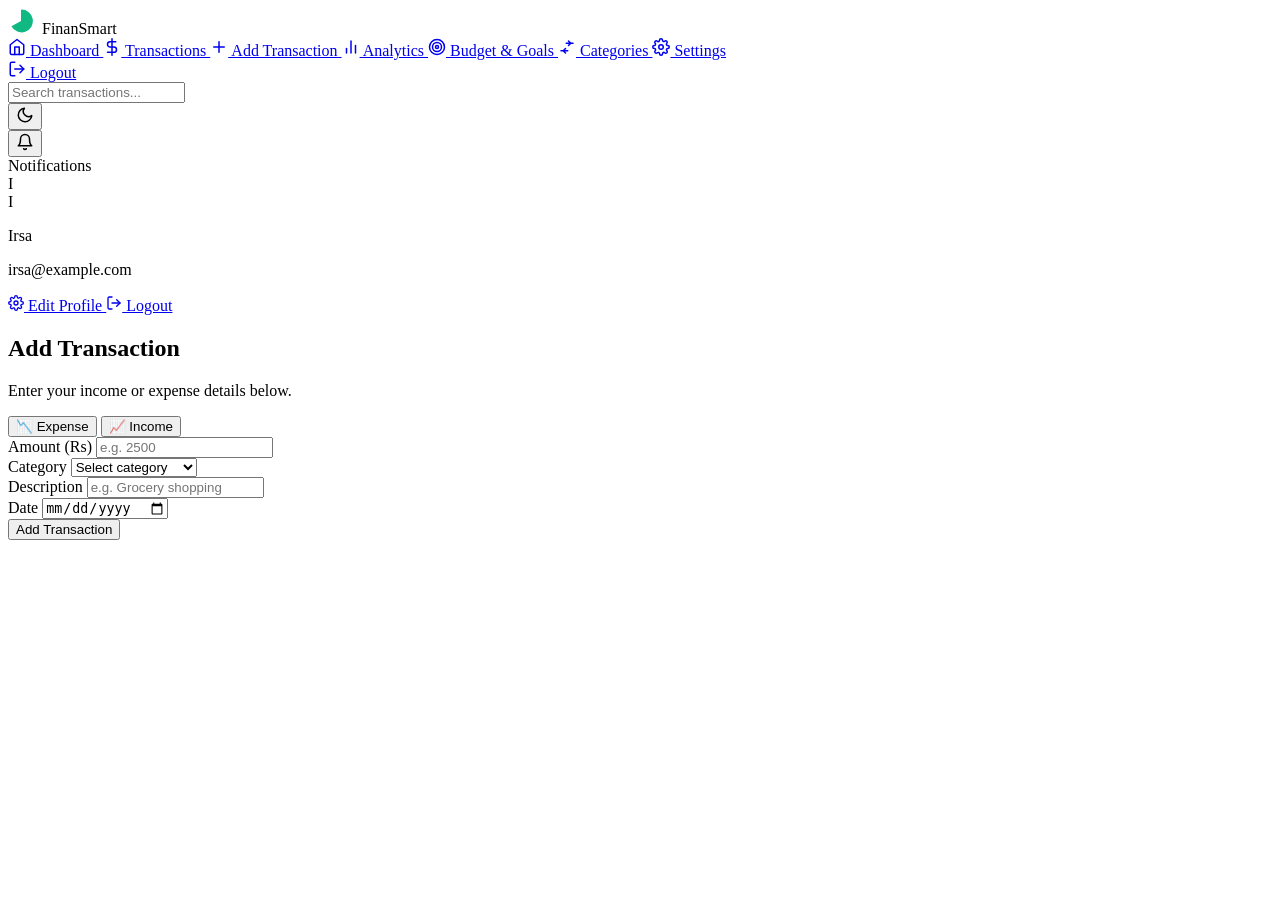
==== add-transaction.html @ 7ad2dcfb "FinanSmart - final project" ====
<!DOCTYPE html>
<html lang="en">
<head>
  <meta charset="UTF-8">
  <meta name="viewport" content="width=device-width, initial-scale=1.0">
  <title>FinanSmart - Add Transaction</title>
  <link rel="stylesheet" href="css/dashboard.css">
  <link rel="stylesheet" href="css/add-transaction.css">
</head>
<body>

  <div class="dashboard-container">

    <!-- Sidebar (same as dashboard) -->
    <aside class="sidebar">
      <div class="sidebar-logo"><svg class="logo-svg" width="26" height="26" viewBox="0 0 32 32" fill="none" style="margin-right:8px;"><path d="M16 2 A14 14 0 1 1 4.2 22.5 L16 16 Z" fill="#10B981"/></svg>Finan<span class="logo-highlight">Smart</span></div>
      <nav class="sidebar-nav">
  <a href="dashboard.html" class="nav-item">
    <svg width="18" height="18" viewBox="0 0 24 24" fill="none" stroke="currentColor" stroke-width="2" stroke-linecap="round" stroke-linejoin="round"><path d="M3 9l9-7 9 7v11a2 2 0 0 1-2 2H5a2 2 0 0 1-2-2z"/><polyline points="9 22 9 12 15 12 15 22"/></svg>
    Dashboard
  </a>
  <a href="transactions.html" class="nav-item">
    <svg width="18" height="18" viewBox="0 0 24 24" fill="none" stroke="currentColor" stroke-width="2" stroke-linecap="round" stroke-linejoin="round"><line x1="12" y1="1" x2="12" y2="23"/><path d="M17 5H9.5a3.5 3.5 0 0 0 0 7h5a3.5 3.5 0 0 1 0 7H6"/></svg>
    Transactions
  </a>
  <a href="add-transaction.html" class="nav-item active">
    <svg width="18" height="18" viewBox="0 0 24 24" fill="none" stroke="currentColor" stroke-width="2" stroke-linecap="round" stroke-linejoin="round"><line x1="12" y1="5" x2="12" y2="19"/><line x1="5" y1="12" x2="19" y2="12"/></svg>
    Add Transaction
  </a>
  <a href="analytics.html" class="nav-item">
    <svg width="18" height="18" viewBox="0 0 24 24" fill="none" stroke="currentColor" stroke-width="2" stroke-linecap="round" stroke-linejoin="round"><line x1="18" y1="20" x2="18" y2="10"/><line x1="12" y1="20" x2="12" y2="4"/><line x1="6" y1="20" x2="6" y2="14"/></svg>
    Analytics
  </a>
  <a href="budget-goals.html" class="nav-item">
    <svg width="18" height="18" viewBox="0 0 24 24" fill="none" stroke="currentColor" stroke-width="2" stroke-linecap="round" stroke-linejoin="round"><circle cx="12" cy="12" r="10"/><circle cx="12" cy="12" r="6"/><circle cx="12" cy="12" r="2"/></svg>
    Budget & Goals
  </a>
  <a href="categories.html" class="nav-item">
    <svg width="18" height="18" viewBox="0 0 24 24" fill="none" stroke="currentColor" stroke-width="2" stroke-linecap="round" stroke-linejoin="round"><path d="M20 7h-9m3-3l3 3-3 3M4 17h9m-3 3l-3-3 3-3"/></svg>
    Categories
  </a>
  <a href="settings.html" class="nav-item">
    <svg width="18" height="18" viewBox="0 0 24 24" fill="none" stroke="currentColor" stroke-width="2" stroke-linecap="round" stroke-linejoin="round"><circle cx="12" cy="12" r="3"/><path d="M19.4 15a1.65 1.65 0 0 0 .33 1.82l.06.06a2 2 0 1 1-2.83 2.83l-.06-.06a1.65 1.65 0 0 0-1.82-.33 1.65 1.65 0 0 0-1 1.51V21a2 2 0 0 1-4 0v-.09A1.65 1.65 0 0 0 9 19.4a1.65 1.65 0 0 0-1.82.33l-.06.06a2 2 0 1 1-2.83-2.83l.06-.06a1.65 1.65 0 0 0 .33-1.82 1.65 1.65 0 0 0-1.51-1H3a2 2 0 0 1 0-4h.09A1.65 1.65 0 0 0 4.6 9a1.65 1.65 0 0 0-.33-1.82l-.06-.06a2 2 0 1 1 2.83-2.83l.06.06a1.65 1.65 0 0 0 1.82.33H9a1.65 1.65 0 0 0 1-1.51V3a2 2 0 0 1 4 0v.09a1.65 1.65 0 0 0 1 1.51 1.65 1.65 0 0 0 1.82-.33l.06-.06a2 2 0 1 1 2.83 2.83l-.06.06a1.65 1.65 0 0 0-.33 1.82V9a1.65 1.65 0 0 0 1.51 1H21a2 2 0 0 1 0 4h-.09a1.65 1.65 0 0 0-1.51 1z"/></svg>
    Settings
  </a>
</nav>

<a href="index.html" class="logout">
  <svg width="18" height="18" viewBox="0 0 24 24" fill="none" stroke="currentColor" stroke-width="2" stroke-linecap="round" stroke-linejoin="round"><path d="M9 21H5a2 2 0 0 1-2-2V5a2 2 0 0 1 2-2h4"/><polyline points="16 17 21 12 16 7"/><line x1="21" y1="12" x2="9" y2="12"/></svg>
  Logout
</a>

      
    </aside>

    <!-- Main Content -->
    <main class="main-content">

      <header class="topbar">
        <button class="icon-btn mobile-menu-btn" id="mobileMenuBtn" style="display:none;">
  <svg width="20" height="20" viewBox="0 0 24 24" fill="none" stroke="currentColor" stroke-width="2" stroke-linecap="round" stroke-linejoin="round"><line x1="3" y1="12" x2="21" y2="12"/><line x1="3" y1="6" x2="21" y2="6"/><line x1="3" y1="18" x2="21" y2="18"/></svg>
</button>
        <input type="text" class="search-bar" placeholder="Search transactions...">
        <div class="topbar-actions">
  <button class="icon-btn" id="themeToggle">
  <svg id="themeIconMoon" width="18" height="18" viewBox="0 0 24 24" fill="none" stroke="currentColor" stroke-width="2" stroke-linecap="round" stroke-linejoin="round"><path d="M21 12.79A9 9 0 1 1 11.21 3 7 7 0 0 0 21 12.79z"/></svg>
</button>
  <div class="notif-wrapper">
    <button class="icon-btn" id="notifBell">
      <svg width="18" height="18" viewBox="0 0 24 24" fill="none" stroke="currentColor" stroke-width="2" stroke-linecap="round" stroke-linejoin="round"><path d="M18 8A6 6 0 0 0 6 8c0 7-3 9-3 9h18s-3-2-3-9"/><path d="M13.73 21a2 2 0 0 1-3.46 0"/></svg>
      <span class="notif-badge" id="notifBadge" style="display:none;">0</span>
    </button>
    <div class="notif-dropdown" id="notifDropdown">
      <div class="notif-header">Notifications</div>
      <div class="notif-list" id="notifList"></div>
    </div>
  </div>
 <div class="profile-wrapper">
  <div class="profile-avatar" id="profileTrigger">I</div>
  <div class="profile-dropdown" id="profileDropdown">
    <div class="profile-dropdown-header">
      <div class="profile-avatar-big-small">I</div>
      <div>
        <p class="profile-dd-name" id="ddName">Irsa</p>
        <p class="profile-dd-email" id="ddEmail">irsa@example.com</p>
      </div>
    </div>
    <a href="settings.html" class="profile-dd-link">
      <svg width="16" height="16" viewBox="0 0 24 24" fill="none" stroke="currentColor" stroke-width="2" stroke-linecap="round" stroke-linejoin="round"><circle cx="12" cy="12" r="3"/><path d="M19.4 15a1.65 1.65 0 0 0 .33 1.82l.06.06a2 2 0 1 1-2.83 2.83l-.06-.06a1.65 1.65 0 0 0-1.82-.33 1.65 1.65 0 0 0-1 1.51V21a2 2 0 0 1-4 0v-.09A1.65 1.65 0 0 0 9 19.4a1.65 1.65 0 0 0-1.82.33l-.06.06a2 2 0 1 1-2.83-2.83l.06-.06a1.65 1.65 0 0 0 .33-1.82 1.65 1.65 0 0 0-1.51-1H3a2 2 0 0 1 0-4h.09A1.65 1.65 0 0 0 4.6 9a1.65 1.65 0 0 0-.33-1.82l-.06-.06a2 2 0 1 1 2.83-2.83l.06.06a1.65 1.65 0 0 0 1.82.33H9a1.65 1.65 0 0 0 1-1.51V3a2 2 0 0 1 4 0v.09a1.65 1.65 0 0 0 1 1.51 1.65 1.65 0 0 0 1.82-.33l.06-.06a2 2 0 1 1 2.83 2.83l-.06.06a1.65 1.65 0 0 0-.33 1.82V9a1.65 1.65 0 0 0 1.51 1H21a2 2 0 0 1 0 4h-.09a1.65 1.65 0 0 0-1.51 1z"/></svg>
      Edit Profile
    </a>
    <a href="index.html" class="profile-dd-link logout-link">
      <svg width="16" height="16" viewBox="0 0 24 24" fill="none" stroke="currentColor" stroke-width="2" stroke-linecap="round" stroke-linejoin="round"><path d="M9 21H5a2 2 0 0 1-2-2V5a2 2 0 0 1 2-2h4"/><polyline points="16 17 21 12 16 7"/><line x1="21" y1="12" x2="9" y2="12"/></svg>
      Logout
    </a>
  </div>
</div>
      </header>

      <section class="content-area">
        <h1>Add Transaction</h1>
        <p>Enter your income or expense details below.</p>

        <div class="add-transaction-card">

          <!-- Type Toggle -->
          <div class="type-toggle">
            <button type="button" class="toggle-btn active" data-type="expense">📉 Expense</button>
            <button type="button" class="toggle-btn" data-type="income">📈 Income</button>
          </div>

          <form id="transactionForm">

            <div class="form-group">
              <label>Amount (Rs)</label>
              <input type="number" id="amount" placeholder="e.g. 2500" required>
            </div>

            <div class="form-group">
              <label>Category</label>
              <select id="category" required>
                <option value="">Select category</option>
                <option value="Food">🍔 Food</option>
                <option value="Shopping">🛒 Shopping</option>
                <option value="Bills">💡 Bills</option>
                <option value="Entertainment">🎬 Entertainment</option>
                <option value="Transport">🚗 Transport</option>
                <option value="Health">🏥 Health</option>
                <option value="Salary">💰 Salary</option>
                <option value="Other">🗂️ Other</option>
              </select>
            </div>

            <div class="form-group">
              <label>Description</label>
              <input type="text" id="description" placeholder="e.g. Grocery shopping" required>
            </div>

            <div class="form-group">
              <label>Date</label>
              <input type="date" id="date" required>
            </div>

            <button type="submit" class="btn-submit">Add Transaction</button>

          </form>

        </div>
      </section>

    </main>
  </div>

  <script src="js/add-transaction.js"></script>
</body>
</html>
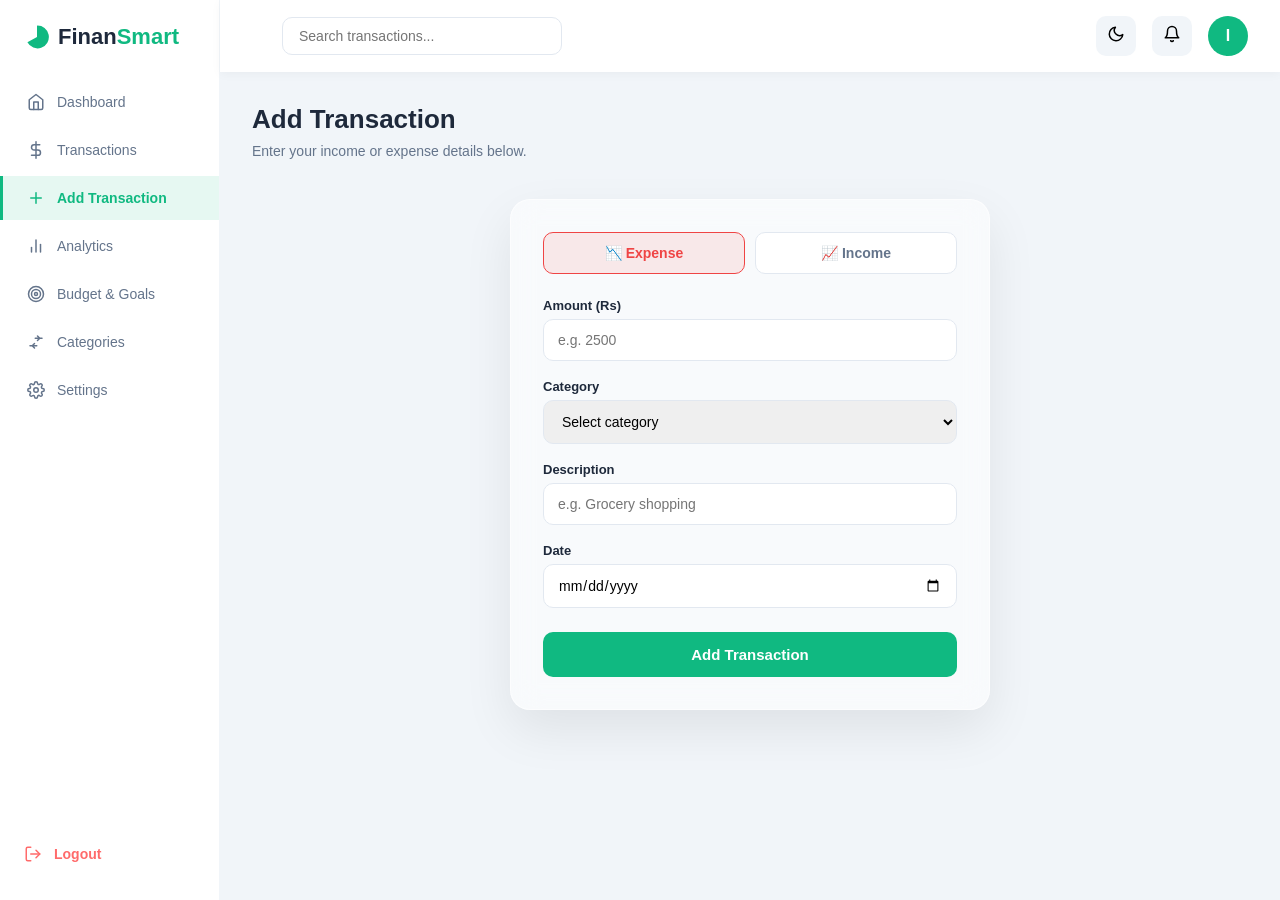
==== commit 6cd9f25b: "Update stylesheet and script paths to uppercase" ====
--- a/add-transaction.html
+++ b/add-transaction.html
@@ -4,8 +4,8 @@
   <meta charset="UTF-8">
   <meta name="viewport" content="width=device-width, initial-scale=1.0">
   <title>FinanSmart - Add Transaction</title>
-  <link rel="stylesheet" href="css/dashboard.css">
-  <link rel="stylesheet" href="css/add-transaction.css">
+  <link rel="stylesheet" href="CSS/dashboard.css">
+  <link rel="stylesheet" href="CSS/add-transaction.css">
 </head>
 <body>
 
@@ -151,6 +151,6 @@
     </main>
   </div>
 
-  <script src="js/add-transaction.js"></script>
+  <script src="JS/add-transaction.js"></script>
 </body>
-</html>+</html>
--- a/CSS/dashboard.css
+++ b/CSS/dashboard.css
@@ -0,0 +1,1479 @@
+ /* ===== Reset & Base ===== */
+* {
+  margin: 0;
+  padding: 0;
+  box-sizing: border-box;
+}
+
+body {
+  font-family: 'Segoe UI', sans-serif;
+  background: #F1F5F9;
+  color: #1E293B;
+}
+
+.dashboard-container {
+  display: flex;
+  min-height: 100vh;
+}
+
+/* ===== Dark Mode ===== */
+body.dark-mode {
+  background: #0F172A;
+  color: #E2E8F0;
+}
+
+body.dark-mode .topbar,
+body.dark-mode .stat-card,
+body.dark-mode .chart-card,
+body.dark-mode .transactions-card,
+body.dark-mode .budget-card {
+  background: #1E293B;
+  color: #E2E8F0;
+}
+
+body.dark-mode .budget-item {
+  background: #0F172A;
+  border-color: #334155;
+}
+
+body.dark-mode .stat-label,
+body.dark-mode .budget-sub,
+body.dark-mode .budget-range,
+body.dark-mode .transactions-table th {
+  color: #94A3B8;
+}
+
+body.dark-mode .stat-value,
+body.dark-mode .chart-card h3,
+body.dark-mode .transactions-header h3,
+body.dark-mode .budget-card h3,
+body.dark-mode .content-area h1,
+body.dark-mode .transactions-table td,
+body.dark-mode .budget-name,
+body.dark-mode .budget-amount {
+  color: #F1F5F9;
+}
+
+body.dark-mode .search-bar {
+  background: #0F172A;
+  border-color: #334155;
+  color: #E2E8F0;
+}
+
+body.dark-mode .icon-btn {
+  background: #334155;
+}
+body.dark-mode .cat-badge {
+  background: #334155;
+  color: #F1F5F9;
+}
+
+body.dark-mode .transactions-table tr:hover {
+  background: #0F172A;
+}
+
+body.dark-mode .budget-track {
+  background: #334155;
+}
+
+body.dark-mode .sidebar {
+  background: #1E293B;
+  border-right: 1px solid #334155;
+}
+
+body.dark-mode .nav-item {
+  color: #94A3B8;
+}
+
+body.dark-mode .nav-item:hover {
+  background: rgba(255, 255, 255, 0.05);
+  color: #fff;
+}
+
+body.dark-mode .sidebar-logo {
+  color: #fff;
+}
+/* ===== Sidebar ===== */
+.sidebar {
+  width: 220px;
+  background: #ffffff;
+  color: #1E293B;
+  display: flex;
+  flex-direction: column;
+  padding: 24px 0;
+  position: fixed;
+  height: 100vh;
+  border-right: 1px solid #F1F5F9;
+  overflow-y:auto;
+}
+
+.sidebar-logo {
+  font-size: 22px;
+  font-weight: 700;
+  padding: 0 24px 30px;
+}
+
+.sidebar-logo span {
+  color: #10B981;
+}
+
+.sidebar-nav {
+  display: flex;
+  flex-direction: column;
+  gap: 4px;
+  flex: 1;
+}
+
+.nav-item {
+  display: flex;
+  align-items: center;
+  gap: 12px;
+  color: #64748B;
+  text-decoration: none;
+  padding: 13px 24px;
+  font-size: 14px;
+  font-weight: 500;
+  transition: background 0.3s, color 0.3s, border-left 0.3s;
+  border-left: 3px solid transparent;
+}
+
+.nav-item svg {
+  flex-shrink: 0;
+}
+
+.nav-item:hover {
+  background: #F1F5F9;
+  color: #1E293B;
+}
+
+.nav-item.active {
+  background: rgba(16, 185, 129, 0.1);
+  color: #10B981;
+  border-left: 3px solid #10B981;
+  font-weight: 700;
+}
+
+.logout {
+  display: flex;
+  align-items: center;
+  gap: 12px;
+  color: #FF6B6B;
+  text-decoration: none;
+  padding: 13px 24px;
+  font-size: 14px;
+  font-weight: 600;
+  margin-top: auto;
+  transition: opacity 0.3s;
+}
+
+.logout:hover {
+  opacity: 0.7;
+}
+
+/* ===== Main Content ===== */
+.main-content {
+  margin-left: 220px;
+  flex: 1;
+  display: flex;
+  flex-direction: column;
+}
+
+/* ===== Top Navbar ===== */
+.topbar {
+  background: #fff;
+  padding: 16px 32px;
+  display: flex;
+  justify-content: space-between;
+  align-items: center;
+  box-shadow: 0 2px 10px rgba(0,0,0,0.04);
+  position: sticky;
+  top: 0;
+  z-index: 10;
+}
+
+.search-bar {
+  padding: 10px 16px;
+  border: 1.5px solid #E2E8F0;
+  border-radius: 10px;
+  font-size: 14px;
+  width: 280px;
+  margin-right: auto;
+  margin-left: 30px;
+  transition: border-color 0.3s;
+}
+
+.search-bar:focus {
+  outline: none;
+  border-color: #10B981;
+}
+
+.topbar-actions {
+  display: flex;
+  align-items: center;
+  gap: 16px;
+}
+
+.icon-btn {
+  background: #F1F5F9;
+  border: none;
+  width: 40px;
+  height: 40px;
+  border-radius: 10px;
+  cursor: pointer;
+  font-size: 16px;
+  transition: background 0.3s;
+}
+
+.icon-btn:hover {
+  background: #E2E8F0;
+}
+
+.profile-avatar {
+  width: 40px;
+  height: 40px;
+  border-radius: 50%;
+  background: #10B981;
+  color: #fff;
+  display: flex;
+  align-items: center;
+  justify-content: center;
+  font-weight: 700;
+  cursor: pointer;
+}
+
+/* ===== Content Area ===== */
+.content-area {
+  padding: 32px;
+}
+
+.content-area h1 {
+  font-size: 26px;
+  margin-bottom: 8px;
+}
+
+.content-area p {
+  color: #64748B;
+  font-size: 14px;
+}
+
+/* ===== Responsive ===== */
+@media (max-width: 768px) {
+  .sidebar {
+    width: 70px;
+    overflow: hidden;
+  }
+
+  .sidebar-logo {
+    font-size: 0;
+    padding: 0 20px 30px;
+  }
+
+  .sidebar-logo::after {
+    content: "F";
+    font-size: 22px;
+    font-weight: 700;
+  }
+
+  .nav-item {
+    font-size: 0;
+    padding: 13px 20px;
+  }
+
+  .logout {
+    font-size: 0;
+    padding: 13px 20px;
+  }
+
+  .main-content {
+    margin-left: 70px;
+  }
+
+  .search-bar {
+    width: 150px;
+  }
+
+  .topbar {
+    padding: 16px;
+  }
+}
+
+/* ===== Stats Grid ===== */
+.stats-grid {
+  display: grid;
+  grid-template-columns: repeat(4, 1fr);
+  gap: 20px;
+  margin-top: 28px;
+}
+
+.stat-card {
+  background: #fff;
+  border-radius: 16px;
+  padding: 22px;
+  display: flex;
+  align-items: center;
+  gap: 16px;
+  box-shadow: 0 4px 16px rgba(0,0,0,0.05);
+  transition: transform 0.3s, box-shadow 0.3s;
+  opacity: 0;
+  animation: fadeInUp 0.6s ease forwards;
+}
+
+.stat-card:nth-child(1) { animation-delay: 0.1s; }
+.stat-card:nth-child(2) { animation-delay: 0.2s; }
+.stat-card:nth-child(3) { animation-delay: 0.3s; }
+.stat-card:nth-child(4) { animation-delay: 0.4s; }
+
+.stat-card:hover {
+  transform: translateY(-6px);
+  box-shadow: 0 12px 28px rgba(0,0,0,0.1);
+}
+
+.stat-icon {
+  width: 52px;
+  height: 52px;
+  border-radius: 14px;
+  display: flex;
+  align-items: center;
+  justify-content: center;
+  font-size: 22px;
+  flex-shrink: 0;
+}
+
+.stat-icon.balance { background: rgba(99, 102, 241, 0.12); }
+.stat-icon.income { background: rgba(16, 185, 129, 0.12); }
+.stat-icon.expense { background: rgba(239, 68, 68, 0.12); }
+.stat-icon.savings { background: rgba(245, 158, 11, 0.12); }
+
+.stat-info {
+  display: flex;
+  flex-direction: column;
+  gap: 4px;
+}
+
+.stat-label {
+  font-size: 12px;
+  color: #64748B;
+  font-weight: 500;
+}
+
+.stat-value {
+  font-size: 20px;
+  font-weight: 700;
+  color: #1E293B;
+}
+
+.income-text { color: #10B981; }
+.expense-text { color: #EF4444; }
+.savings-text { color: #F59E0B; }
+
+/* ===== Fade In Animation ===== */
+@keyframes fadeInUp {
+  from {
+    opacity: 0;
+    transform: translateY(20px);
+  }
+  to {
+    opacity: 1;
+    transform: translateY(0);
+  }
+}
+
+/* ===== Responsive ===== */
+@media (max-width: 1024px) {
+  .stats-grid {
+    grid-template-columns: repeat(2, 1fr);
+  }
+}
+
+@media (max-width: 480px) {
+  .stats-grid {
+    grid-template-columns: 1fr;
+  }
+}
+/* ===== Charts Grid ===== */
+.charts-grid {
+  display: grid;
+  grid-template-columns: 1fr 1.4fr;
+  gap: 20px;
+  margin-top: 24px;
+}
+
+.chart-card {
+  background: #fff;
+  border-radius: 16px;
+  padding: 24px;
+  box-shadow: 0 4px 16px rgba(0,0,0,0.05);
+  opacity: 0;
+  animation: fadeInUp 0.6s ease forwards;
+  animation-delay: 0.3s;
+}
+
+.chart-card h3 {
+  font-size: 16px;
+  font-weight: 700;
+  color: #1E293B;
+  margin-bottom: 16px;
+}
+
+.chart-card canvas {
+  max-height: 280px;
+}
+
+/* ===== Responsive ===== */
+@media (max-width: 1024px) {
+  .charts-grid {
+    grid-template-columns: 1fr;
+  }
+}
+
+/* ===== Transactions Card ===== */
+.transactions-card {
+  background: #fff;
+  border-radius: 16px;
+  padding: 24px;
+  margin-top: 20px;
+  box-shadow: 0 4px 16px rgba(0,0,0,0.05);
+  opacity: 0;
+  animation: fadeInUp 0.6s ease forwards;
+  animation-delay: 0.4s;
+}
+
+.transactions-header {
+  display: flex;
+  justify-content: space-between;
+  align-items: center;
+  margin-bottom: 18px;
+}
+
+.transactions-header h3 {
+  font-size: 16px;
+  font-weight: 700;
+  color: #1E293B;
+}
+
+.view-all {
+  color: #10B981;
+  text-decoration: none;
+  font-size: 13px;
+  font-weight: 600;
+}
+
+.view-all:hover {
+  text-decoration: underline;
+}
+
+/* ===== Table ===== */
+.transactions-table {
+  width: 100%;
+  border-collapse: collapse;
+}
+
+.transactions-table th {
+  text-align: left;
+  padding: 12px 10px;
+  font-size: 12px;
+  color: #94A3B8;
+  font-weight: 600;
+  text-transform: uppercase;
+  border-bottom: 1.5px solid #F1F5F9;
+}
+
+.transactions-table td {
+  padding: 14px 10px;
+  font-size: 14px;
+  color: #1E293B;
+  border-bottom: 1px solid #F1F5F9;
+}
+
+.transactions-table tr:last-child td {
+  border-bottom: none;
+}
+
+.transactions-table tr:hover {
+  background: #F9FAFB;
+}
+
+/* ===== Category Badges ===== */
+.cat-badge {
+  display: inline-flex;
+  align-items: center;
+  gap: 6px;
+  padding: 5px 12px;
+  border-radius: 20px;
+  font-size: 12px;
+  font-weight: 600;
+  background: #F1F5F9;
+}
+
+/* ===== Type Badges ===== */
+.type-badge {
+  padding: 5px 14px;
+  border-radius: 20px;
+  font-size: 12px;
+  font-weight: 700;
+}
+
+.type-badge.income {
+  background: rgba(16, 185, 129, 0.12);
+  color: #10B981;
+}
+
+.type-badge.expense {
+  background: rgba(239, 68, 68, 0.12);
+  color: #EF4444;
+}
+
+/* ===== Responsive ===== */
+@media (max-width: 768px) {
+  .transactions-table {
+    display: block;
+    overflow-x: auto;
+    white-space: nowrap;
+  }
+}
+
+/* ===== Budget Grid & Cards ===== */
+.budget-grid {
+  display: grid;
+  grid-template-columns: 1fr 1fr;
+  gap: 16px;
+  max-width: 90%;
+}
+
+.budget-item {
+  background: #F9FAFB;
+  border: 1px solid #F1F5F9;
+  border-radius: 12px;
+  padding: 12px;
+}
+
+.budget-top {
+  display: flex;
+  justify-content: space-between;
+  align-items: center;
+  margin-bottom: 14px;
+}
+
+.budget-icon-name {
+  display: flex;
+  align-items: center;
+  gap: 10px;
+}
+
+.budget-icon {
+  width: 38px;
+  height: 38px;
+  background: #fff;
+  border-radius: 10px;
+  display: flex;
+  align-items: center;
+  justify-content: center;
+  font-size: 18px;
+  box-shadow: 0 2px 6px rgba(0,0,0,0.06);
+}
+
+.budget-name {
+  font-size: 14px;
+  font-weight: 700;
+  color: #1E293B;
+}
+
+.budget-sub {
+  font-size: 11px;
+  color: #94A3B8;
+  margin-top: 1px;
+}
+
+.budget-amount {
+  font-size: 15px;
+  font-weight: 700;
+  color: #1E293B;
+}
+
+/* ===== Thick Progress Bar ===== */
+.budget-track {
+  height: 10px;
+  background: #E2E8F0;
+  border-radius: 8px;
+  overflow: hidden;
+}
+
+.budget-fill {
+  height: 100%;
+  border-radius: 10px;
+  transition: width 1.2s ease;
+}
+
+.budget-range {
+  display: flex;
+  justify-content: space-between;
+  font-size: 11px;
+  color: #94A3B8;
+  margin-top: 6px;
+}
+
+/* ===== Responsive ===== */
+@media (max-width: 640px) {
+  .budget-grid {
+    grid-template-columns: 1fr;
+  }
+}
+
+/* ===== Filter Bar ===== */
+.filter-bar {
+  display: flex;
+  gap: 12px;
+  margin: 20px 0;
+}
+
+.filter-bar select {
+  padding: 10px 14px;
+  border: 1.5px solid #E2E8F0;
+  border-radius: 10px;
+  font-size: 13px;
+  font-family: inherit;
+  background: #fff;
+  cursor: pointer;
+}
+
+.delete-btn {
+  background: none;
+  border: none;
+  cursor: pointer;
+  font-size: 15px;
+  opacity: 0.6;
+  transition: opacity 0.3s;
+}
+
+.delete-btn:hover {
+  opacity: 1;
+}
+
+body.dark-mode .filter-bar select {
+  background: #1E293B;
+  border-color: #334155;
+  color: #E2E8F0;
+}
+
+/* ===== Goals Section ===== */
+.goals-header {
+  display: flex;
+  justify-content: space-between;
+  align-items: center;
+  margin-bottom: 20px;
+}
+
+.btn-add-goal {
+  background: #10B981;
+  color: #fff;
+  border: none;
+  padding: 8px 16px;
+  border-radius: 8px;
+  font-size: 13px;
+  font-weight: 600;
+  cursor: pointer;
+  transition: transform 0.3s;
+}
+
+#saveGoalBtn {
+  background: #10B981;
+  color: #fff;
+  border: none;
+  padding: 10px 18px;
+  border-radius: 8px;
+  font-size: 13px;
+  font-weight: 700;
+  cursor: pointer;
+  transition: transform 0.3s, box-shadow 0.3s;
+  grid-column: span 1;
+}
+
+#saveGoalBtn:hover {
+  transform: translateY(-2px);
+  box-shadow: 0 8px 20px rgba(16, 185, 129, 0.3);
+}
+
+.btn-add-goal:hover {
+  transform: translateY(-2px);
+}
+
+.goal-form {
+  display: grid;
+  grid-template-columns: 1fr 1fr 1fr auto;
+  gap: 10px;
+  margin-bottom: 20px;
+  padding: 16px;
+  background: #F9FAFB;
+  border-radius: 12px;
+}
+
+.goal-form input {
+  padding: 10px 12px;
+  border: 1.5px solid #E2E8F0;
+  border-radius: 8px;
+  font-size: 13px;
+  font-family: inherit;
+}
+.goal-form input:focus {
+  outline: none;
+  border-color: #10B981;
+  box-shadow: 0 0 0 3px rgba(16, 185, 129, 0.1);
+}
+
+.goals-grid {
+  display: grid;
+  grid-template-columns: 1fr 1fr;
+  gap: 16px;
+}
+
+.goal-item {
+  background: #F9FAFB;
+  border: 1px solid #F1F5F9;
+  border-radius: 14px;
+  padding: 18px;
+}
+
+.goal-top {
+  display: flex;
+  justify-content: space-between;
+  align-items: center;
+  margin-bottom: 12px;
+}
+
+.goal-name {
+  font-size: 14px;
+  font-weight: 700;
+  color: #1E293B;
+}
+
+.goal-percent {
+  font-size: 13px;
+  font-weight: 700;
+  color: #10B981;
+}
+
+.goal-amounts {
+  display: flex;
+  justify-content: space-between;
+  font-size: 12px;
+  color: #64748B;
+  margin-top: 6px;
+}
+
+@media (max-width: 640px) {
+  .goals-grid { grid-template-columns: 1fr; }
+  .goal-form { grid-template-columns: 1fr; }
+}
+
+body.dark-mode .goal-form,
+body.dark-mode .goal-item {
+  background: #0F172A;
+  border-color: #334155;
+}
+
+body.dark-mode .goal-form input {
+  background: #1E293B;
+  border-color: #334155;
+  color: #E2E8F0;
+}
+
+body.dark-mode .goal-name {
+  color: #F1F5F9;
+}
+
+/* ===== Categories Grid ===== */
+.categories-grid {
+  display: grid;
+  grid-template-columns: repeat(4, 1fr);
+  gap: 16px;
+  margin-top: 24px;
+}
+
+.category-card {
+  background: #fff;
+  border-radius: 16px;
+  padding: 22px;
+  text-align: center;
+  box-shadow: 0 4px 16px rgba(0,0,0,0.05);
+  transition: transform 0.3s, box-shadow 0.3s;
+}
+
+.category-card:hover {
+  transform: translateY(-6px);
+  box-shadow: 0 12px 28px rgba(0,0,0,0.1);
+}
+
+.category-card .cat-emoji {
+  width: 54px;
+  height: 54px;
+  background: #F1F5F9;
+  border-radius: 14px;
+  display: flex;
+  align-items: center;
+  justify-content: center;
+  font-size: 24px;
+  margin: 0 auto 12px;
+}
+
+.category-card .cat-name {
+  font-size: 14px;
+  font-weight: 700;
+  color: #1E293B;
+  margin-bottom: 4px;
+}
+
+.category-card .cat-total {
+  font-size: 16px;
+  font-weight: 800;
+  color: #EF4444;
+}
+
+.category-card .cat-count {
+  font-size: 11px;
+  color: #94A3B8;
+  margin-top: 4px;
+}
+
+@media (max-width: 1024px) {
+  .categories-grid { grid-template-columns: repeat(2, 1fr); }
+}
+
+@media (max-width: 480px) {
+  .categories-grid { grid-template-columns: 1fr; }
+}
+
+body.dark-mode .category-card {
+  background: #1E293B;
+}
+
+body.dark-mode .category-card .cat-emoji {
+  background: #0F172A;
+}
+
+body.dark-mode .category-card .cat-name {
+  color: #F1F5F9;
+}
+
+/* ===== Settings Page ===== */
+.settings-card {
+  background: #fff;
+  border-radius: 16px;
+  padding: 24px;
+  margin-top: 20px;
+  box-shadow: 0 4px 16px rgba(0,0,0,0.05);
+}
+
+.settings-card h3 {
+  font-size: 16px;
+  font-weight: 700;
+  color: #1E293B;
+  margin-bottom: 18px;
+}
+
+.profile-row {
+  display: flex;
+  align-items: center;
+  gap: 16px;
+}
+
+.profile-avatar-big {
+  width: 60px;
+  height: 60px;
+  border-radius: 50%;
+  background: #10B981;
+  color: #fff;
+  display: flex;
+  align-items: center;
+  justify-content: center;
+  font-size: 24px;
+  font-weight: 700;
+}
+
+.profile-name {
+  font-size: 16px;
+  font-weight: 700;
+  color: #1E293B;
+}
+
+.profile-email {
+  font-size: 13px;
+  color: #64748B;
+  margin-top: 2px;
+}
+
+.setting-item {
+  display: flex;
+  justify-content: space-between;
+  align-items: center;
+  padding: 14px 0;
+  border-bottom: 1px solid #F1F5F9;
+}
+
+.setting-item:last-child {
+  border-bottom: none;
+}
+
+.setting-label {
+  font-size: 14px;
+  font-weight: 600;
+  color: #1E293B;
+}
+
+.setting-sub {
+  font-size: 12px;
+  color: #94A3B8;
+  margin-top: 2px;
+}
+
+.setting-item select {
+  padding: 8px 12px;
+  border: 1.5px solid #E2E8F0;
+  border-radius: 8px;
+  font-size: 13px;
+  font-family: inherit;
+}
+
+.btn-danger {
+  background: rgba(239, 68, 68, 0.1);
+  color: #EF4444;
+  border: none;
+  padding: 9px 16px;
+  border-radius: 8px;
+  font-size: 13px;
+  font-weight: 700;
+  cursor: pointer;
+  transition: background 0.3s;
+}
+
+.btn-danger:hover {
+  background: rgba(239, 68, 68, 0.2);
+}
+
+/* ===== Toggle Switch ===== */
+.switch {
+  position: relative;
+  display: inline-block;
+  width: 46px;
+  height: 26px;
+}
+
+.switch input {
+  opacity: 0;
+  width: 0;
+  height: 0;
+}
+
+.slider {
+  position: absolute;
+  cursor: pointer;
+  top: 0; left: 0; right: 0; bottom: 0;
+  background: #E2E8F0;
+  border-radius: 26px;
+  transition: 0.3s;
+}
+
+.slider::before {
+  content: "";
+  position: absolute;
+  height: 20px;
+  width: 20px;
+  left: 3px;
+  bottom: 3px;
+  background: white;
+  border-radius: 50%;
+  transition: 0.3s;
+}
+
+.switch input:checked + .slider {
+  background: #10B981;
+}
+
+.switch input:checked + .slider::before {
+  transform: translateX(20px);
+}
+
+body.dark-mode .settings-card {
+  background: #1E293B;
+}
+
+body.dark-mode .setting-label,
+body.dark-mode .profile-name,
+body.dark-mode .settings-card h3 {
+  color: #F1F5F9;
+}
+
+body.dark-mode .setting-item {
+  border-color: #334155;
+}
+
+/* ===== Notifications ===== */
+.notif-wrapper {
+  position: relative;
+}
+
+.notif-badge {
+  position: absolute;
+  top: -4px;
+  right: -4px;
+  background: #EF4444;
+  color: #fff;
+  font-size: 10px;
+  font-weight: 700;
+  width: 16px;
+  height: 16px;
+  border-radius: 50%;
+  display: flex;
+  align-items: center;
+  justify-content: center;
+}
+
+.notif-dropdown {
+  display: none;
+  position: absolute;
+  top: 50px;
+  right: 0;
+  width: 300px;
+  background: #fff;
+  border-radius: 14px;
+  box-shadow: 0 10px 30px rgba(0,0,0,0.15);
+  z-index: 100;
+  overflow: hidden;
+}
+
+.notif-header {
+  padding: 14px 18px;
+  font-weight: 700;
+  font-size: 14px;
+  border-bottom: 1px solid #F1F5F9;
+  color: #1E293B;
+}
+
+.notif-list {
+  max-height: 300px;
+  overflow-y: auto;
+}
+
+.notif-item {
+  padding: 12px 18px;
+  border-bottom: 1px solid #F1F5F9;
+  font-size: 13px;
+  color: #1E293B;
+}
+
+.notif-item:last-child {
+  border-bottom: none;
+}
+
+.notif-item .notif-from {
+  font-weight: 700;
+  font-size: 12px;
+  color: #10B981;
+  margin-bottom: 3px;
+}
+
+.notif-empty {
+  padding: 24px;
+  text-align: center;
+  color: #94A3B8;
+  font-size: 13px;
+}
+
+body.dark-mode .notif-dropdown {
+  background: #1E293B;
+}
+
+body.dark-mode .notif-header,
+body.dark-mode .notif-item {
+  color: #F1F5F9;
+  border-color: #334155;
+}
+
+
+.sidebar-logo {
+  font-size: 22px;
+  font-weight: 700;
+  padding: 0 24px 30px;
+  display: flex;
+  align-items: center;
+}
+
+.logo-svg {
+  flex-shrink: 0;
+}
+
+.logo-highlight {
+  color: #10B981;
+}
+/* ===== Welcome Banner ===== */
+.welcome-banner {
+  background: #01142ce2;
+  border-radius: 20px;
+  padding: 28px 32px;
+  margin-bottom: 24px;
+  color: #fff;
+}
+
+.welcome-top {
+  margin-bottom: 12px;
+}
+
+.welcome-badge {
+  color: #10B981;
+  font-size: 22px;
+  font-weight: 700;
+}
+
+.welcome-banner h1 {
+  font-size: 22px;
+  font-weight: 700;
+  color: #fff;
+  margin-bottom: 10px;
+}
+
+.welcome-tagline {
+  color: #94A3B8;
+  font-size: 14px;
+  font-style: italic;
+}
+
+body.dark-mode .welcome-banner {
+  background: #1E293B;
+  border: 1px solid #334155;
+}
+
+/* ===== Collapsible Sidebar ===== */
+.sidebar.collapsed {
+  width: 70px;
+}
+
+.sidebar.collapsed .sidebar-logo,
+.sidebar.collapsed .nav-item span:not(svg),
+.sidebar.collapsed .logout span,
+.sidebar.collapsed .nav-item,
+.sidebar.collapsed .logout {
+  justify-content: center;
+}
+
+.sidebar.collapsed .sidebar-logo {
+  font-size: 0;
+  padding: 0 20px 30px;
+}
+
+.sidebar.collapsed .nav-item,
+.sidebar.collapsed .logout {
+  font-size: 0;
+  padding: 13px 0;
+  justify-content: center;
+}
+
+.sidebar.collapsed .nav-item svg,
+.sidebar.collapsed .logout svg {
+  margin: 0;
+}
+
+.main-content {
+  transition: margin-left 0.3s ease;
+}
+
+.sidebar {
+  transition: width 0.3s ease;
+}
+
+/* ===== Profile Dropdown ===== */
+.profile-wrapper {
+  position: relative;
+}
+
+.profile-dropdown {
+  display: none;
+  position: absolute;
+  top: 50px;
+  right: 0;
+  width: 220px;
+  background: #fff;
+  border-radius: 14px;
+  box-shadow: 0 10px 30px rgba(0,0,0,0.15);
+  z-index: 100;
+  overflow: hidden;
+  padding: 8px;
+}
+
+.profile-dropdown-header {
+  display: flex;
+  align-items: center;
+  gap: 10px;
+  padding: 10px;
+  border-bottom: 1px solid #F1F5F9;
+  margin-bottom: 6px;
+}
+
+.profile-avatar-big-small {
+  width: 38px;
+  height: 38px;
+  border-radius: 50%;
+  background: #10B981;
+  color: #fff;
+  display: flex;
+  align-items: center;
+  justify-content: center;
+  font-weight: 700;
+  flex-shrink: 0;
+}
+
+.profile-dd-name {
+  font-size: 13px;
+  font-weight: 700;
+  color: #1E293B;
+}
+
+.profile-dd-email {
+  font-size: 11px;
+  color: #94A3B8;
+}
+
+.profile-dd-link {
+  display: flex;
+  align-items: center;
+  gap: 10px;
+  padding: 10px;
+  border-radius: 8px;
+  color: #1E293B;
+  text-decoration: none;
+  font-size: 13px;
+  font-weight: 500;
+  transition: background 0.3s;
+}
+
+.profile-dd-link:hover {
+  background: #F1F5F9;
+}
+
+.profile-dd-link.logout-link {
+  color: #EF4444;
+}
+
+body.dark-mode .profile-dropdown {
+  background: #1E293B;
+}
+
+body.dark-mode .profile-dropdown-header {
+  border-color: #334155;
+}
+
+body.dark-mode .profile-dd-name {
+  color: #F1F5F9;
+}
+
+body.dark-mode .profile-dd-link {
+  color: #E2E8F0;
+}
+
+body.dark-mode .profile-dd-link:hover {
+  background: #0F172A;
+}
+/* Edit profile*/
+
+.profile-edit-fields {
+  display: flex;
+  flex-direction: column;
+  gap: 10px;
+  flex: 1;
+}
+
+.profile-edit-fields input {
+  padding: 10px 14px;
+  border: 1.5px solid #E2E8F0;
+  border-radius: 8px;
+  font-size: 13px;
+  font-family: inherit;
+  max-width: 300px;
+}
+
+.btn-save-profile {
+  background: #10B981;
+  color: #fff;
+  border: none;
+  padding: 9px 18px;
+  border-radius: 8px;
+  font-size: 13px;
+  font-weight: 700;
+  cursor: pointer;
+  width: fit-content;
+}
+
+/* ===========================
+   MOBILE RESPONSIVE (max-width: 768px)
+=========================== */
+@media (max-width: 768px) {
+
+  /* Sidebar becomes off-canvas, hidden by default */
+  .sidebar {
+    position: fixed;
+    left: -260px;
+    width: 240px;
+    z-index: 999;
+    transition: left 0.3s ease;
+  }
+
+  .sidebar.mobile-open {
+    left: 0;
+  }
+
+  .main-content {
+    margin-left: 0 !important;
+  }
+
+  /* Topbar stacks better */
+  .topbar {
+    padding: 12px 16px;
+    gap: 10px;
+  }
+
+  .search-bar {
+    width: 100%;
+    max-width: none;
+    margin: 0;
+  }
+
+  .topbar-actions {
+    gap: 8px;
+  }
+
+  .content-area {
+    padding: 20px 16px;
+  }
+
+  /* Stat cards: 1 column */
+  .stats-grid {
+    grid-template-columns: 1fr;
+  }
+
+  /* Charts: 1 column */
+  .charts-grid {
+    grid-template-columns: 1fr;
+  }
+
+  .chart-card canvas {
+    max-height: 220px;
+  }
+
+  /* Budget grid: 1 column */
+  .budget-grid {
+    grid-template-columns: 1fr;
+    max-width: 100%;
+  }
+
+  /* Categories grid: 2 columns */
+  .categories-grid {
+    grid-template-columns: repeat(2, 1fr);
+  }
+
+  /* Goals grid: 1 column */
+  .goals-grid {
+    grid-template-columns: 1fr;
+  }
+
+  .goal-form {
+    grid-template-columns: 1fr;
+  }
+
+  /* Transactions table: horizontal scroll instead of breaking layout */
+  .transactions-table {
+    display: block;
+    overflow-x: auto;
+    white-space: nowrap;
+  }
+
+  /* Welcome banner */
+  .welcome-banner {
+    padding: 24px 20px;
+  }
+
+  .welcome-banner h1 {
+    font-size: 22px;
+  }
+
+  /* Add Transaction card */
+  .add-transaction-card {
+    max-width: 100%;
+    margin: 24px auto 0;
+    padding: 22px;
+  }
+
+  /* Settings cards */
+  .setting-item {
+    flex-direction: column;
+    align-items: flex-start;
+    gap: 10px;
+  }
+
+  /* Mobile menu toggle button (hamburger) shows, sidebar toggle (collapse) hides */
+  .mobile-menu-btn {
+    display: flex !important;
+  }
+  .sidebar.mobile-open {
+    left: 0 !important;
+  }
+
+  #sidebarToggle {
+    display: none;
+  }
+
+  .dashboard-container {
+  overflow-x: hidden;
+  width: 100%;
+}
+
+.main-content {
+  width: 100%;
+  overflow-x: hidden;
+}
+
+.topbar {
+  flex-wrap: nowrap;
+}
+
+.search-bar {
+  min-width: 0;
+  flex: 1;
+}
+
+.stat-card {
+  width: 100%;
+  box-sizing: border-box;
+}
+
+.welcome-banner {
+  width: 100%;
+  box-sizing: border-box;
+}
+
+.transactions-table {
+  width: 100%;
+  min-width: 500px;
+}
+}
+
+/* Small phones */
+@media (max-width: 480px) {
+  .stat-card {
+    flex-direction: row;
+    padding: 16px;
+  }
+
+  .stat-value {
+    font-size: 16px;
+  }
+
+  h1 {
+    font-size: 20px;
+  }
+}
+
+.mobile-menu-btn {
+  display: none;
+}
+
+body {
+  overflow-x: hidden;
+}
--- a/CSS/add-transaction.css
+++ b/CSS/add-transaction.css
@@ -0,0 +1,119 @@
+ /* ===== Type Toggle ===== */
+.type-toggle {
+  display: flex;
+  gap: 10px;
+  margin-bottom: 24px;
+}
+
+.toggle-btn {
+  flex: 1;
+  padding: 12px;
+  border: 1.5px solid #E2E8F0;
+  background: #fff;
+  border-radius: 10px;
+  font-size: 14px;
+  font-weight: 600;
+  color: #64748B;
+  cursor: pointer;
+  transition: all 0.3s;
+}
+
+.toggle-btn.active[data-type="expense"] {
+  background: rgba(239, 68, 68, 0.1);
+  border-color: #EF4444;
+  color: #EF4444;
+}
+
+.toggle-btn.active[data-type="income"] {
+  background: rgba(16, 185, 129, 0.1);
+  border-color: #10B981;
+  color: #10B981;
+}
+
+/* ===== Add Transaction Card ===== */
+/* ===== Add Transaction Card (Centered + Glass) ===== */
+.content-area {
+  display: flex;
+  flex-direction: column;
+  align-items: center;
+}
+
+.content-area h1,
+.content-area p {
+  align-self: flex-start;
+}
+
+.add-transaction-card {
+  background: rgba(255, 255, 255, 0.5);
+  backdrop-filter: blur(15px);
+  -webkit-backdrop-filter: blur(15px);
+  border: 1.5px solid rgba(255, 255, 255, 0.6);
+  border-radius: 20px;
+  padding: 32px;
+  max-width: 480px;
+  width: 100%;
+  margin: 40px auto 0;
+  box-shadow: 0 20px 50px rgba(0, 0, 0, 0.08);
+  transition: border-color 0.3s, box-shadow 0.3s;
+}
+
+.add-transaction-card:hover {
+  border-color: #10B981;
+  box-shadow: 0 20px 50px rgba(16, 185, 129, 0.15);
+}
+
+.form-group {
+  margin-bottom: 18px;
+}
+
+.form-group label {
+  display: block;
+  font-size: 13px;
+  font-weight: 600;
+  color: #1E293B;
+  margin-bottom: 6px;
+}
+
+.form-group input,
+.form-group select {
+  width: 100%;
+  padding: 12px 14px;
+  border: 1.5px solid #E2E8F0;
+  border-radius: 10px;
+  font-size: 14px;
+  font-family: inherit;
+  transition: border-color 0.3s, box-shadow 0.3s;
+}
+
+.form-group input:focus,
+.form-group select:focus {
+  outline: none;
+  border-color: #10B981;
+  box-shadow: 0 0 0 4px rgba(16, 185, 129, 0.1);
+}
+
+.btn-submit {
+  width: 100%;
+  padding: 14px;
+  background: #10B981;
+  color: #fff;
+  border: none;
+  border-radius: 10px;
+  font-size: 15px;
+  font-weight: 700;
+  cursor: pointer;
+  transition: transform 0.3s, box-shadow 0.3s;
+  margin-top: 6px;
+}
+
+.btn-submit:hover {
+  transform: translateY(-2px);
+  box-shadow: 0 10px 24px rgba(16, 185, 129, 0.3);
+}
+
+/* ===== Responsive ===== */
+@media (max-width: 480px) {
+  .add-transaction-card {
+    padding: 20px;
+  }
+}
